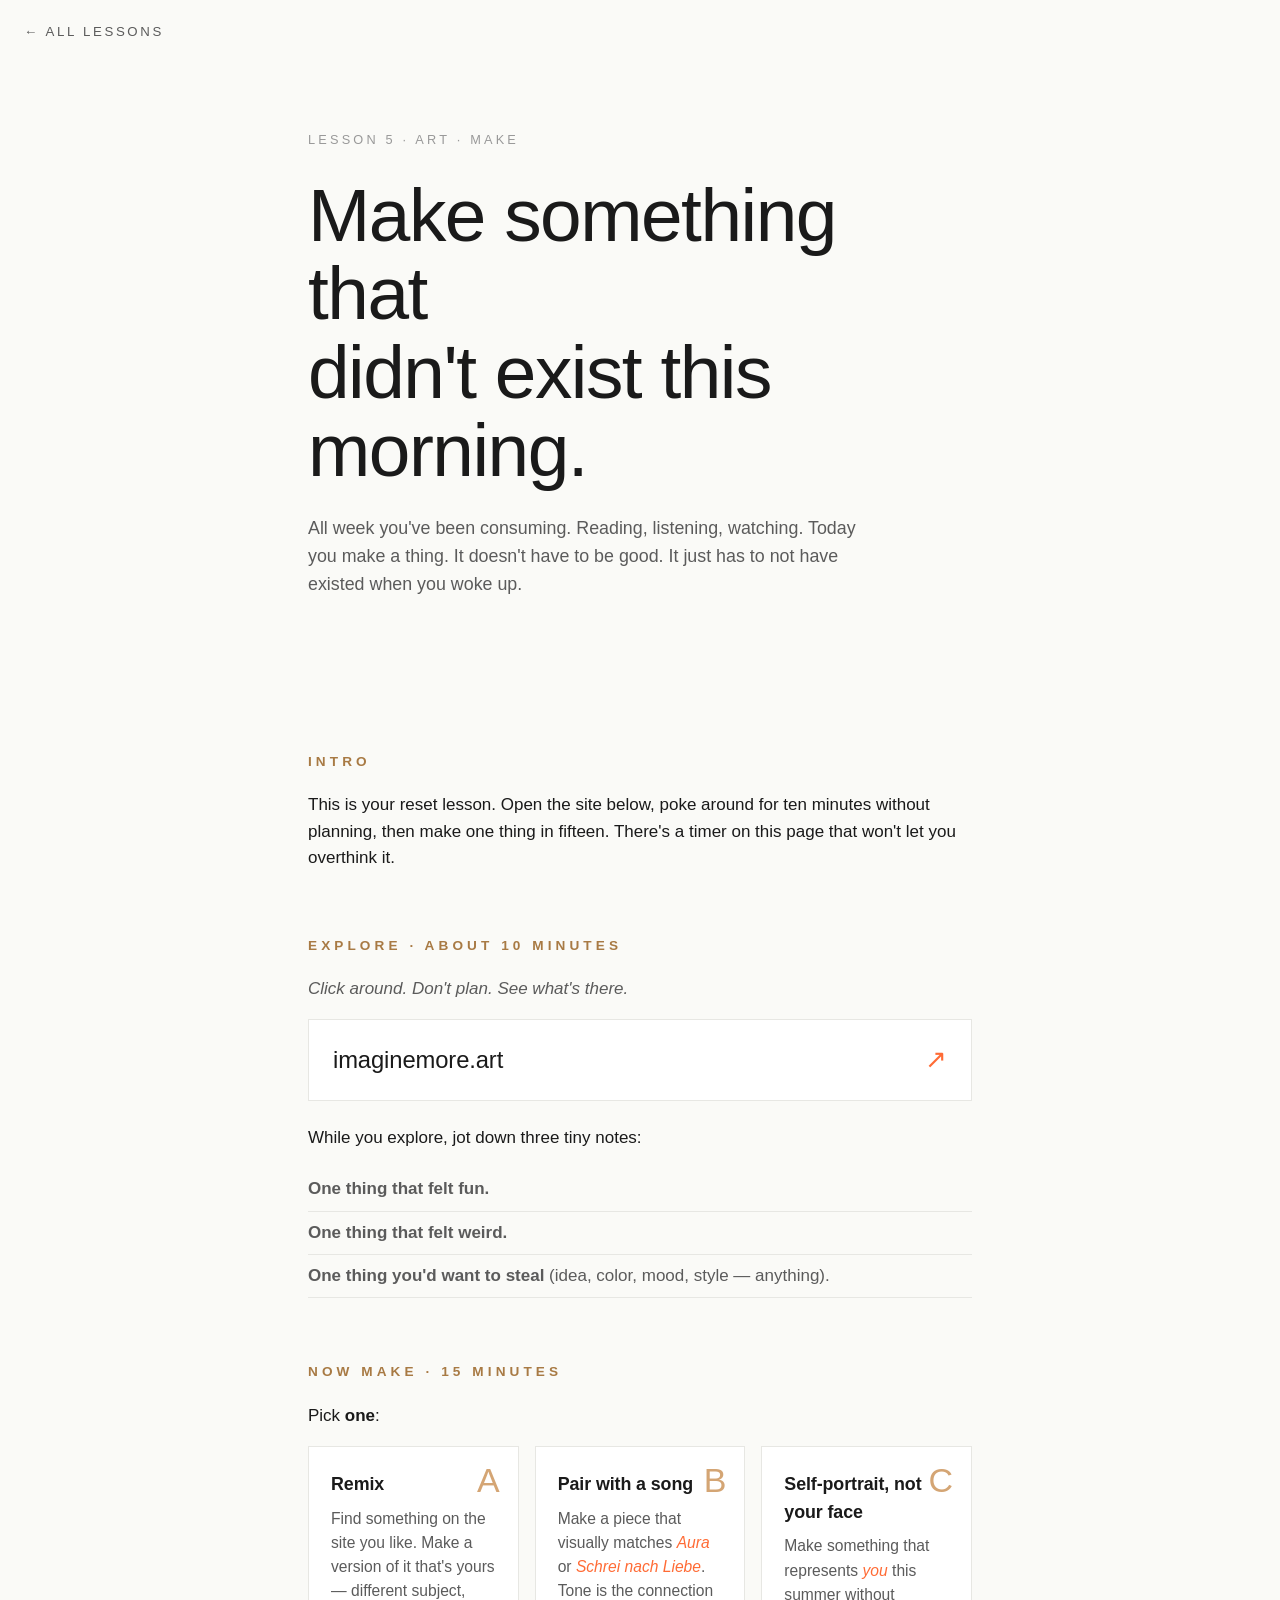
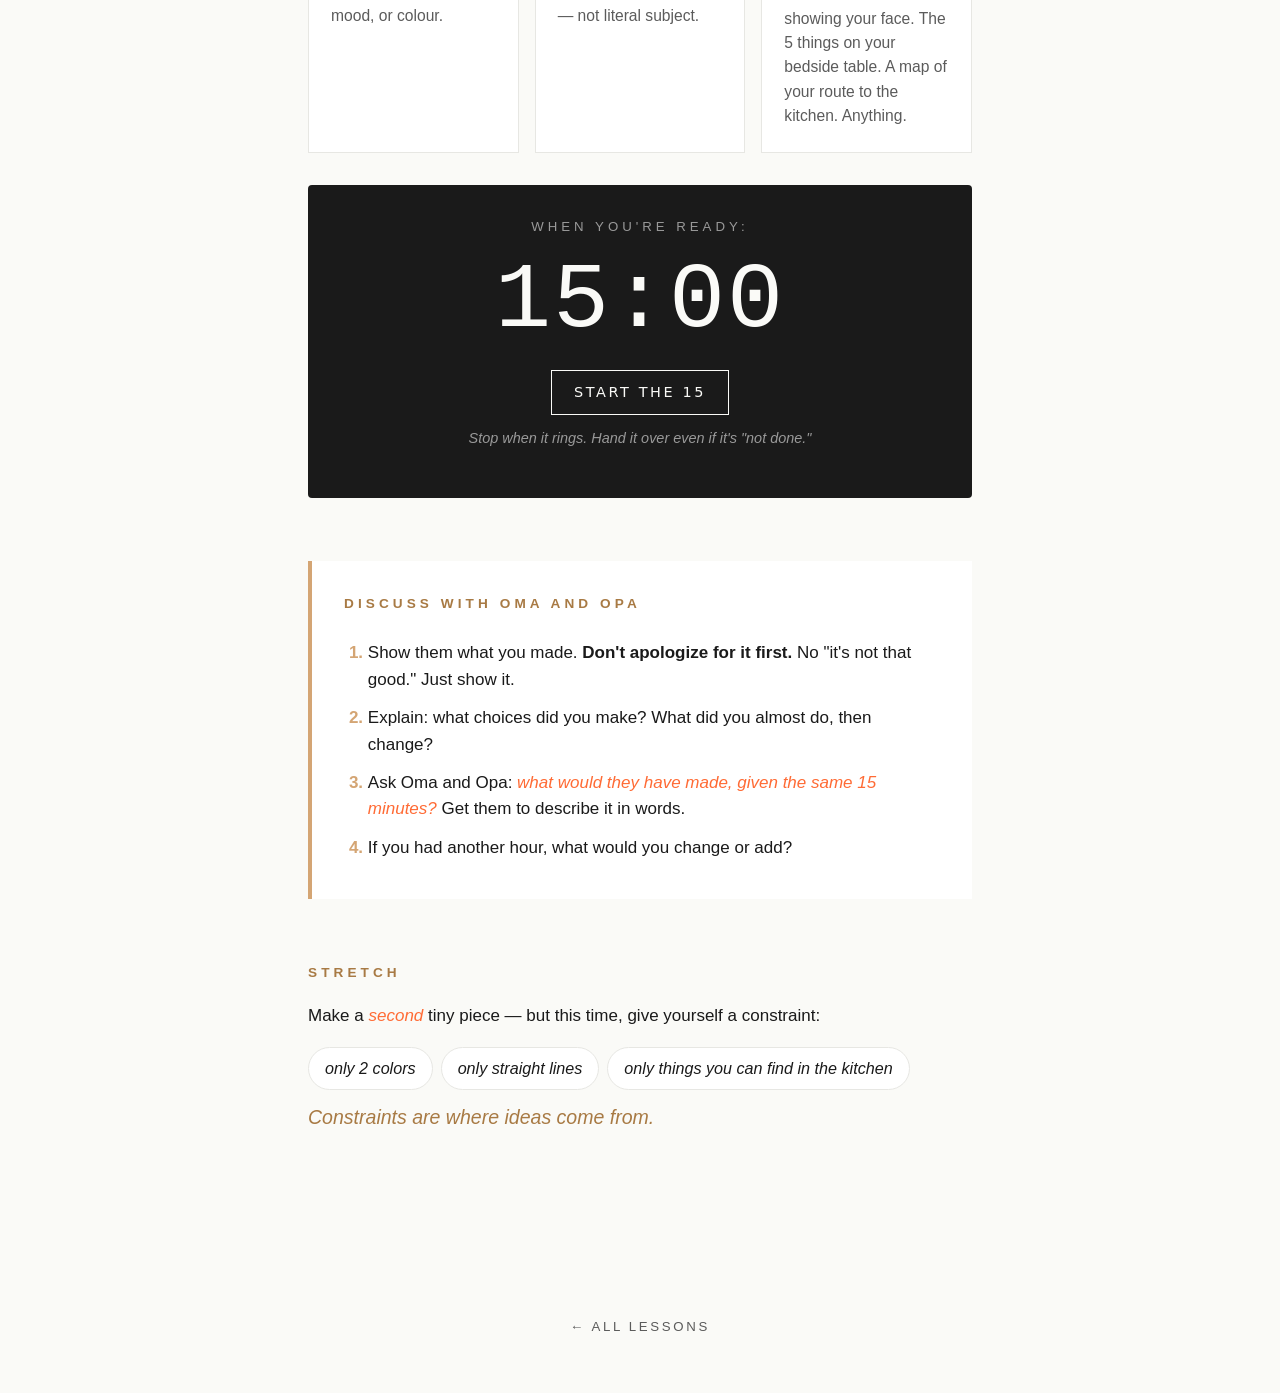
==== lessons/art-imagine/index.html @ 8733e85a "Initial commit: summer school 2026 site" ====
<!doctype html>
<html lang="en">
<head>
  <meta charset="utf-8">
  <meta name="viewport" content="width=device-width, initial-scale=1">
  <title>Lesson 5 · Make something that didn't exist this morning</title>
  <link rel="stylesheet" href="assets/art-imagine.css">
</head>
<body class="gallery">
  <a class="back" href="../../">← all lessons</a>

  <main class="page">

    <header class="hero">
      <p class="hero__kicker">Lesson 5 · Art · Make</p>
      <h1 class="hero__title">Make something that<br>didn't exist this morning.</h1>
      <p class="hero__sub">All week you've been consuming. Reading, listening, watching. Today you make a thing. It doesn't have to be good. It just has to not have existed when you woke up.</p>
    </header>

    <section class="block block--intro">
      <h2>Intro</h2>
      <p>This is your reset lesson. Open the site below, poke around for ten minutes without planning, then make one thing in fifteen. There's a timer on this page that won't let you overthink it.</p>
    </section>

    <section class="block block--visit">
      <h2>Explore · about 10 minutes</h2>
      <p class="block__lede">Click around. Don't plan. See what's there.</p>
      <a class="visitlink" href="https://imaginemore.art" target="_blank" rel="noopener">
        <span class="visitlink__title">imaginemore.art</span>
        <span class="visitlink__arrow">↗</span>
      </a>
      <p>While you explore, jot down three tiny notes:</p>
      <ul class="notes">
        <li><strong>One thing that felt fun.</strong></li>
        <li><strong>One thing that felt weird.</strong></li>
        <li><strong>One thing you'd want to steal</strong> (idea, color, mood, style — anything).</li>
      </ul>
    </section>

    <section class="block block--task">
      <h2>Now make · 15 minutes</h2>
      <p>Pick <strong>one</strong>:</p>

      <div class="options">
        <article class="option" data-option="remix">
          <span class="option__letter">A</span>
          <h3>Remix</h3>
          <p>Find something on the site you like. Make a version of it that's yours — different subject, mood, or colour.</p>
        </article>
        <article class="option" data-option="song">
          <span class="option__letter">B</span>
          <h3>Pair with a song</h3>
          <p>Make a piece that visually matches <em>Aura</em> or <em>Schrei nach Liebe</em>. Tone is the connection — not literal subject.</p>
        </article>
        <article class="option" data-option="self">
          <span class="option__letter">C</span>
          <h3>Self-portrait, not your face</h3>
          <p>Make something that represents <em>you</em> this summer without showing your face. The 5 things on your bedside table. A map of your route to the kitchen. Anything.</p>
        </article>
      </div>

      <div class="timer" id="timer">
        <p class="timer__label">When you're ready:</p>
        <div class="timer__display" id="timer-display">15:00</div>
        <div class="timer__buttons">
          <button type="button" class="timer__btn timer__start" id="timer-start">Start the 15</button>
          <button type="button" class="timer__btn timer__reset" id="timer-reset" hidden>Reset</button>
        </div>
        <p class="timer__rule">Stop when it rings. Hand it over even if it's "not done."</p>
      </div>
    </section>

    <section class="block block--discuss">
      <h2>Discuss with Oma and Opa</h2>
      <ol class="discuss">
        <li>Show them what you made. <strong>Don't apologize for it first.</strong> No "it's not that good." Just show it.</li>
        <li>Explain: what choices did you make? What did you almost do, then change?</li>
        <li>Ask Oma and Opa: <em>what would they have made, given the same 15 minutes?</em> Get them to describe it in words.</li>
        <li>If you had another hour, what would you change or add?</li>
      </ol>
    </section>

    <section class="block block--stretch">
      <h2>Stretch</h2>
      <p>Make a <em>second</em> tiny piece — but this time, give yourself a constraint:</p>
      <ul class="constraints">
        <li>only 2 colors</li>
        <li>only straight lines</li>
        <li>only things you can find in the kitchen</li>
      </ul>
      <p class="aside">Constraints are where ideas come from.</p>
    </section>

  </main>

  <footer class="footer">
    <a class="back" href="../../">← all lessons</a>
  </footer>

  <script src="assets/art-imagine.js" defer></script>
</body>
</html>
---- lessons/art-imagine/assets/art-imagine.css ----
/* Lesson 5 — art-imagine. Theme: gallery white, sparse, generous space. */

:root {
  --ink: #1a1a1a;
  --ink-soft: #5b5b5b;
  --ink-faint: #999;
  --paper: #fafaf7;
  --rule: #e7e7e3;
  --accent: #d4a574;
  --accent-deep: #a87a44;
  --pop: #ff6b35;
  --ease: cubic-bezier(.2,.7,.2,1);
}

* { box-sizing: border-box; }

html, body {
  margin: 0; padding: 0;
  background: var(--paper);
  color: var(--ink);
  font-family: ui-sans-serif, "Helvetica Neue", Arial, sans-serif;
  font-size: 17px;
  line-height: 1.55;
  -webkit-font-smoothing: antialiased;
}

body.gallery { min-height: 100vh; padding-bottom: 6vh; }

.back {
  display: inline-block;
  margin: 22px 0 0 24px;
  font-size: .78rem;
  letter-spacing: .2em;
  text-transform: uppercase;
  color: var(--ink-soft);
  text-decoration: none;
}
.back:hover { color: var(--pop); }

.page {
  max-width: 720px;
  margin: 0 auto;
  padding: 32px 28px 40px;
}

/* ---- Hero ---------------------------------------------------- */
.hero {
  text-align: left;
  padding: 6vh 0 8vh;
}
.hero__kicker {
  margin: 0 0 1.5rem;
  font-size: .75rem;
  letter-spacing: .25em;
  text-transform: uppercase;
  color: var(--ink-faint);
}
.hero__title {
  font-size: clamp(2.4rem, 7vw, 4.4rem);
  font-weight: 300;
  margin: 0 0 1.5rem;
  line-height: 1.05;
  letter-spacing: -.02em;
}
.hero__sub {
  max-width: 32em;
  color: var(--ink-soft);
  font-size: 1.05rem;
}

/* ---- Blocks ------------------------------------------------- */
.block { margin: 7vh 0; }
.block h2 {
  font-size: .8rem;
  letter-spacing: .3em;
  text-transform: uppercase;
  color: var(--accent-deep);
  margin: 0 0 1.2rem;
}
.block p { margin: 0 0 1rem; }
.block__lede { color: var(--ink-soft); font-style: italic; }

em { color: var(--pop); font-style: italic; }
strong { font-weight: 600; }

.aside {
  margin-top: 1.5rem;
  font-size: 1.15rem;
  font-style: italic;
  color: var(--accent-deep);
}

/* ---- Visit link --------------------------------------------- */
.visitlink {
  display: flex;
  align-items: baseline;
  justify-content: space-between;
  gap: 16px;
  padding: 20px 24px;
  border: 1px solid var(--rule);
  background: white;
  color: var(--ink);
  text-decoration: none;
  margin: 8px 0 24px;
  transition: border-color .25s, transform .25s var(--ease);
}
.visitlink:hover {
  border-color: var(--pop);
  transform: translateY(-2px);
}
.visitlink__title {
  font-size: 1.4rem;
  font-weight: 400;
  letter-spacing: -.005em;
}
.visitlink__arrow {
  font-size: 1.5rem;
  color: var(--pop);
}

.notes {
  list-style: none;
  padding: 0;
  margin: 0;
}
.notes li {
  padding: 8px 0;
  border-bottom: 1px solid var(--rule);
  color: var(--ink-soft);
}

/* ---- Options ------------------------------------------------ */
.options {
  display: grid;
  grid-template-columns: repeat(auto-fit, minmax(200px, 1fr));
  gap: 16px;
  margin: 16px 0 32px;
}
.option {
  position: relative;
  padding: 24px 22px;
  border: 1px solid var(--rule);
  background: white;
  margin: 0;
  transition: transform .25s var(--ease), border-color .25s;
}
.option:hover {
  transform: translateY(-3px);
  border-color: var(--accent);
}
.option__letter {
  position: absolute;
  top: 16px; right: 18px;
  font-size: 2rem;
  font-weight: 200;
  color: var(--accent);
  line-height: 1;
}
.option h3 {
  margin: 0 0 8px;
  font-size: 1.05rem;
  font-weight: 600;
  letter-spacing: -.005em;
}
.option p { font-size: .92rem; color: var(--ink-soft); margin: 0; }

/* ---- Timer -------------------------------------------------- */
.timer {
  text-align: center;
  padding: 32px 24px;
  background: var(--ink);
  color: var(--paper);
  border-radius: 4px;
}
.timer__label {
  font-size: .78rem;
  letter-spacing: .3em;
  text-transform: uppercase;
  color: var(--ink-faint);
  margin: 0 0 16px;
}
.timer__display {
  font-family: ui-monospace, "SF Mono", Menlo, monospace;
  font-size: clamp(3rem, 12vw, 5.5rem);
  font-weight: 200;
  letter-spacing: .02em;
  line-height: 1;
  font-variant-numeric: tabular-nums;
}
.timer__display.is-warning { color: var(--pop); }
.timer__display.is-done { color: var(--pop); animation: pulse 1s infinite; }
@keyframes pulse {
  50% { opacity: .35; }
}
.timer__buttons {
  margin: 22px 0 12px;
  display: flex;
  gap: 10px;
  justify-content: center;
}
.timer__btn {
  font: inherit;
  font-family: ui-sans-serif, system-ui, sans-serif;
  font-size: .85rem;
  letter-spacing: .18em;
  text-transform: uppercase;
  background: transparent;
  color: var(--paper);
  border: 1px solid var(--paper);
  padding: 10px 22px;
  cursor: pointer;
  transition: background .2s, color .2s;
}
.timer__btn:hover { background: var(--paper); color: var(--ink); }
.timer__rule {
  margin: 10px 0 0;
  font-size: .85rem;
  font-style: italic;
  color: var(--ink-faint);
}

/* ---- Discussion --------------------------------------------- */
.block--discuss {
  padding: 32px;
  background: white;
  border-left: 4px solid var(--accent);
}
.discuss { margin: 0; padding-left: 1.4em; }
.discuss li { padding: 6px 0; }
.discuss li::marker { color: var(--accent); font-weight: 600; }

.constraints {
  list-style: none;
  padding: 0;
  margin: 12px 0;
  display: flex;
  flex-wrap: wrap;
  gap: 8px;
}
.constraints li {
  padding: 8px 16px;
  background: white;
  border: 1px solid var(--rule);
  border-radius: 999px;
  font-size: .95rem;
  font-style: italic;
}

/* ---- Footer -------------------------------------------------- */
.footer {
  margin-top: 6vh;
  text-align: center;
  padding-top: 24px;
}
.footer .back { margin: 0; }
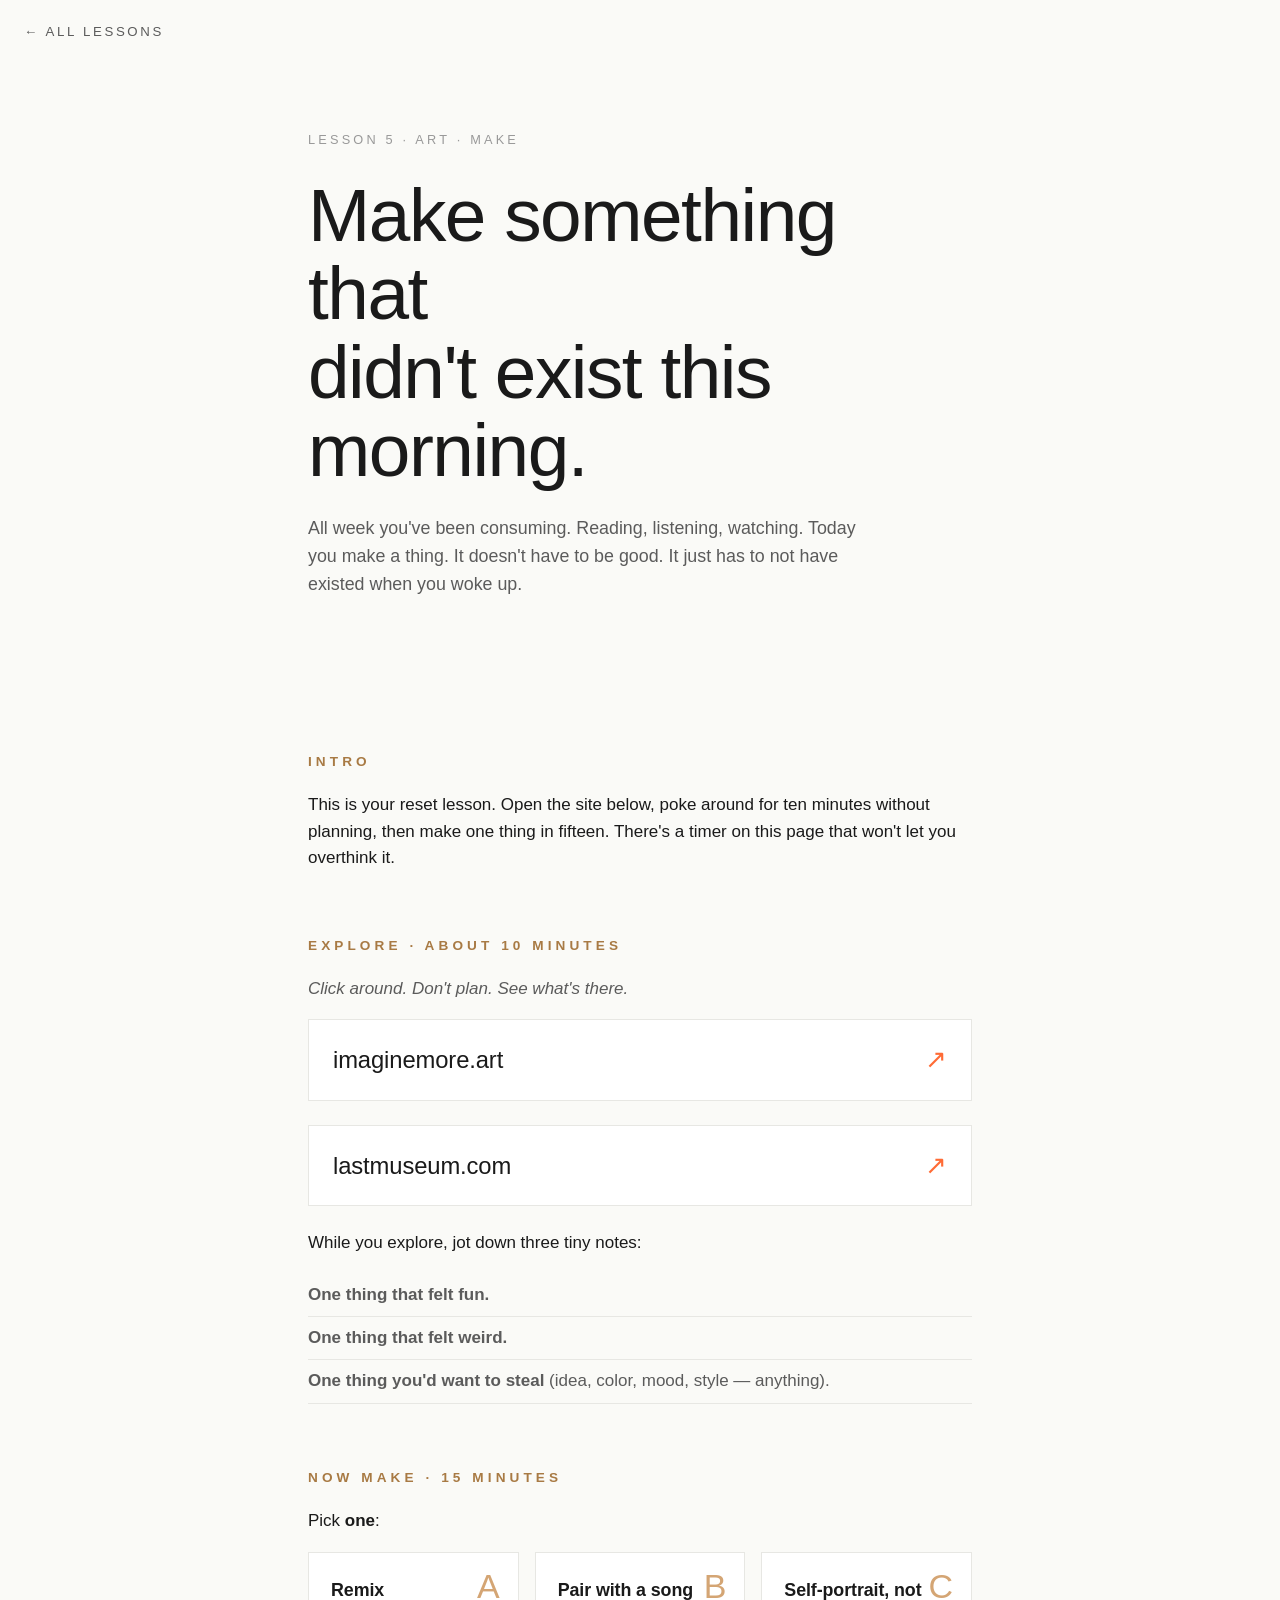
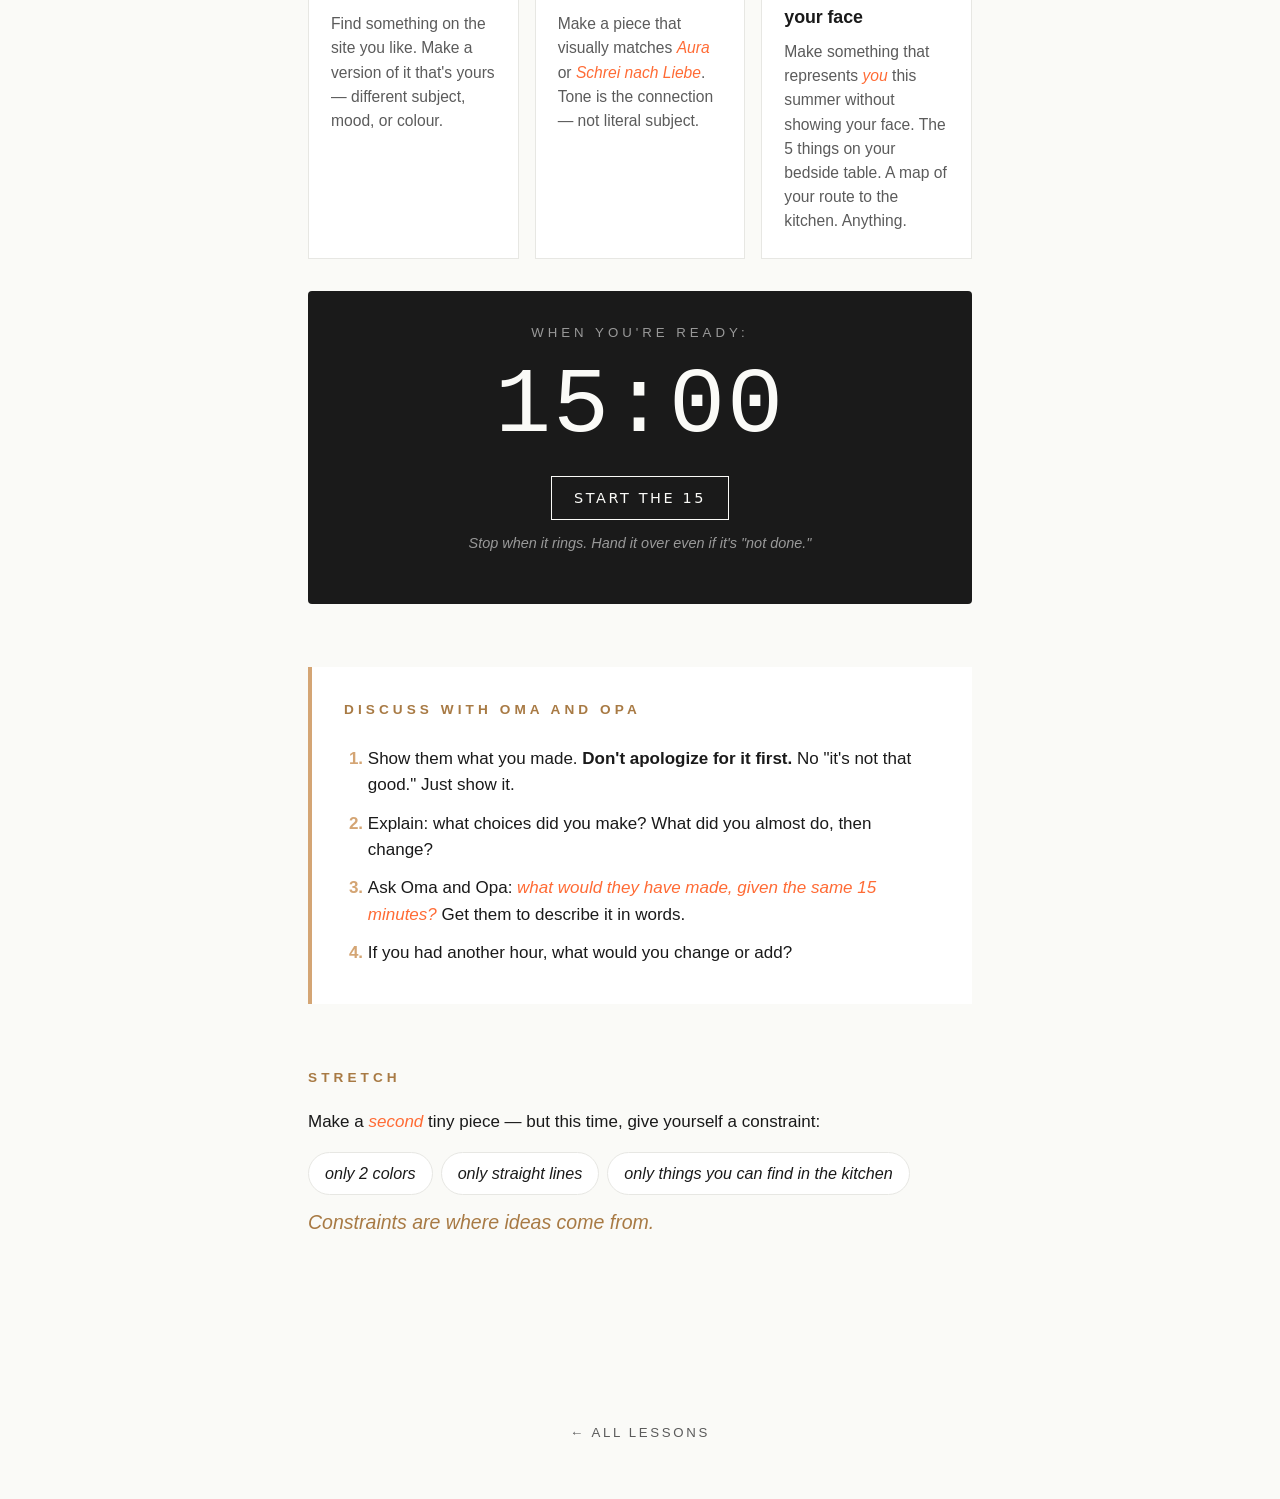
==== commit 3749f909: "added lastmuseum.com" ====
--- a/lessons/art-imagine/index.html
+++ b/lessons/art-imagine/index.html
@@ -27,6 +27,10 @@
       <p class="block__lede">Click around. Don't plan. See what's there.</p>
       <a class="visitlink" href="https://imaginemore.art" target="_blank" rel="noopener">
         <span class="visitlink__title">imaginemore.art</span>
+        <span class="visitlink__arrow">↗</span>
+      </a>
+      <a class="visitlink" href="https://lastmuseum.com/" target="_blank" rel="noopener">
+        <span class="visitlink__title">lastmuseum.com</span>
         <span class="visitlink__arrow">↗</span>
       </a>
       <p>While you explore, jot down three tiny notes:</p>
